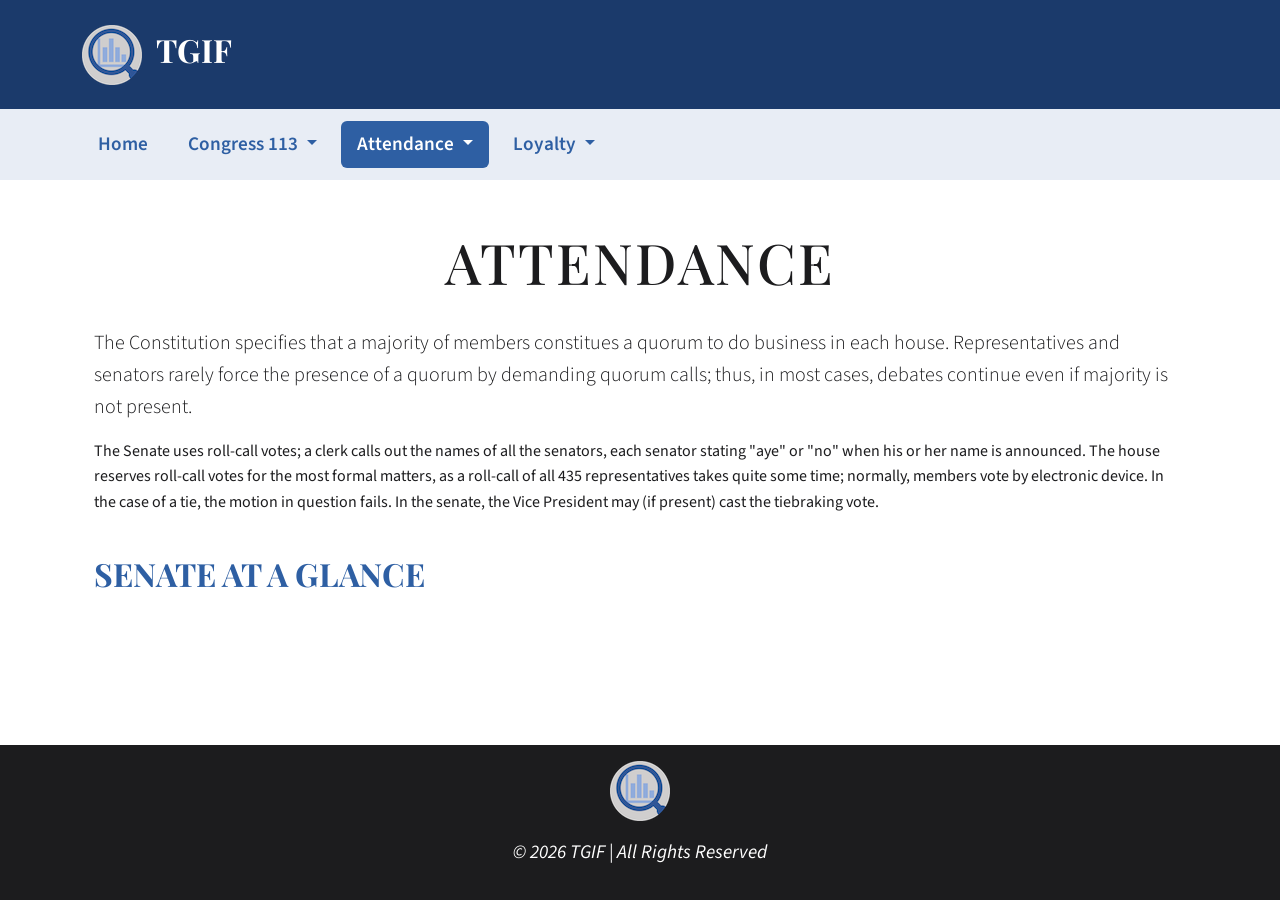
==== attendance.html @ 7768a372 "Actualizando hasta el punto 2 de la tarea 4" ====
<!DOCTYPE html>
<html lang="en">
<head>
    <meta charset="UTF-8">
    <meta name="viewport" content="width=device-width, initial-scale=1.0">
    <title>TGIF</title>
    <link rel="preconnect" href="https://fonts.googleapis.com">
    <link rel="preconnect" href="https://fonts.gstatic.com" crossorigin>
    <link href="https://fonts.googleapis.com/css2?family=Playfair+Display:ital,wght@0,400..900;1,400..900&family=Source+Sans+3:ital,wght@0,200..900;1,200..900&display=swap" rel="stylesheet">
    <link href="https://cdn.jsdelivr.net/npm/bootstrap@5.3.8/dist/css/bootstrap.min.css" rel="stylesheet">
    <link rel="stylesheet" href="styles/styles.css">
</head>
<body class="d-flex flex-column min-vh-100">
    <header>
        <div class="bg-primary py-4">
            <div class="container">
                <a href="index.html" class="navbar-brand fs-2 fw-bold text-white logo">
                    <img src="assets/logo.png" alt="Logo TGIF" width="60" class="d-inline-block align-middle me-2">
                    TGIF
                </a>
            </div>
        </div>

            <!-- Navbar -->
             <nav class="navbar bg-light">
                <div class="container">
                    <ul class="nav nav-pills nav-justified pt-1 pb-1">
                        <li class="nav-item me-2">
                            <a href="index.html" class="nav-link">Home</a>
                        </li>
                        <li class="nav-item me-2 dropdown">
                            <a href="members.html" class="nav-link dropdown-toggle text-secondary" data-bs-toggle="dropdown" role="button" aria-expanded="false">
                                Congress 113
                            </a>
                            <ul class="dropdown-menu">
                                <li><a href="members.html?chamber=house" class="dropdown-item">House</a></li>
                                <li><a href="members.html?chamber=senate" class="dropdown-item">Senate</a></li>
                            </ul>
                        </li>
                        <li class="nav-item me-2 dropdown">
                            <a href="attendance.html" class="nav-link active text-white dropdown-toggle text-secondary" data-bs-toggle="dropdown" role="button" aria-expanded="false">
                               Attendance 
                            </a>
                            <ul class="dropdown-menu">
                                <li><a href="attendance.html?chamber=house" class="dropdown-item">House</a></li>
                                <li><a href="attendance.html?chamber=senate" class="dropdown-item">Senate</a></li>
                            </ul>
                        </li>
                        <li class="nav-item me-2 dropdown">
                            <a href="loyalty.html" class="nav-link dropdown-toggle text-secondary" data-bs-toggle="dropdown" role="button" aria-expanded="false">
                               Loyalty 
                            </a>
                            <ul class="dropdown-menu">
                                <li><a href="loyalty.html?chamber=house" class="dropdown-item">House</a></li>
                                <li><a href="loyalty.html?chamber=senate" class="dropdown-item">Senate</a></li>
                            </ul>
                        </li>
                    </ul>
                </div>
             </nav>
    </header>
    <main class="flex-grow-1">
        <section class="container main-section py-5 d-flex flex-column mb-3">
           <div class="section-header container-sm">
                <h1 class="section-title pb-4">Attendance</h1>
                <p class="header-description lead">
                    The Constitution specifies that a majority of members constitues a quorum to do business in each house. Representatives and senators rarely force the presence of a quorum by demanding quorum calls; thus, in most cases, debates continue even if majority is not present.
                </p>
                <p class="header-description">
                    The Senate uses roll-call votes; a clerk calls out the names of all the senators, each senator stating "aye" or "no" when his or her name is announced. The house reserves roll-call votes for the most formal matters, as a roll-call of all 435 representatives takes quite some time; normally, members vote by electronic device. In the case of a tie, the motion in question fails. In the senate, the Vice President may (if present) cast the tiebraking vote.
                </p>
           </div>
            <div class="container-sm mt-4">
                <h2 id="chamber-title" class="text-secondary fw-bold text-uppercase"></h2>
            </div>
        </section>
    </main>
    <footer class="bg-dark text-white footer">
        <div class="text-center p-3">
            <img src="assets/logo.png" alt="Logo TGIF">
            <p class="pt-3">&copy; 2026 TGIF | All Rights Reserved</p>
        </div>
    </footer>
    <script src="https://cdn.jsdelivr.net/npm/bootstrap@5.3.8/dist/js/bootstrap.bundle.min.js"></script>
    <script type="module">

        const params = new URLSearchParams(window.location.search);
        const validChambers = ['senate', 'house'];
        const chamber = validChambers.includes(params.get('chamber')) ? params.get('chamber') : 'senate';

        document.getElementById('chamber-title').textContent = `${chamber} at a Glance`;

    </script>
</body>
</html>
---- styles/styles.css ----
/* Modificando variables de Bootstrap y variables propias */
:root {
    /* Variables de Bootstrap */
    --bs-body-bg: #FFFFFF;
    --bs-body-color: #1C1C1E;
    --bs-primary: #1B3A6B;
    --bs-primary-rgb: 27, 58, 107;
    --bs-secondary: #2E5FA3;
    --bs-secondary-rgb: 46, 95, 163;
    --bs-dark: #1C1C1E;
    --bs-dark-rgb: 28, 28, 30;
    --bs-table-striped-bg: #F4F6FA;
    --bs-table-hover-bg: #E8EDF5; 
    --bs-light: #E8EDF5;
    --bs-light-rgb: 232, 237, 245;

    /* Tipografia */
    --title-font: 'Playfair Display', serif;
    --body-font: 'Source Sans 3', sans-serif;
}

body {
    font-family: var(--body-font);
    color: #1C1C1E;
    line-height: 1.6;
}

.logo {
    font-weight: bold;
    font-family: var(--title-font);
}

.nav-item a {
    font-size: 1.2rem;
    font-weight: 600;
}

.nav-pills .nav-link { color: var(--bs-secondary); }

.nav-pills .nav-link.active {
    background-color: var(--bs-secondary);
    color: white;
}

.nav-pills .nav-link:hover {
    background-color: var(--bs-table-striped-bg);
    color: var(--bs-primary) !important;
}

h1, h2, h3 {
    font-family: var(--title-font);
}

.section-title {
    text-align: center;
    font-size: clamp(2rem, 5vw + 1rem, 3.5rem);
    font-family: var(--title-font);
    text-transform: uppercase;
    letter-spacing: 2px;
}

.name {
    text-decoration: none;
    color: var(--bs-secondary) !important;
    cursor: pointer;
    font-size: 1.2rem;
    transition: color 0.25s;
}

.name-link {
    text-decoration: none;
    color: var(--bs-secondary);
    cursor: pointer;
    font-size: 1.2rem;
    transition: color 0.25s;
}

.name-link:hover { color: #C8350B; }


.footer p {
    font-size: 1.2rem;
    font-style: italic;
}

.state-filter { border-color: 1px solid #1B3A6B; }
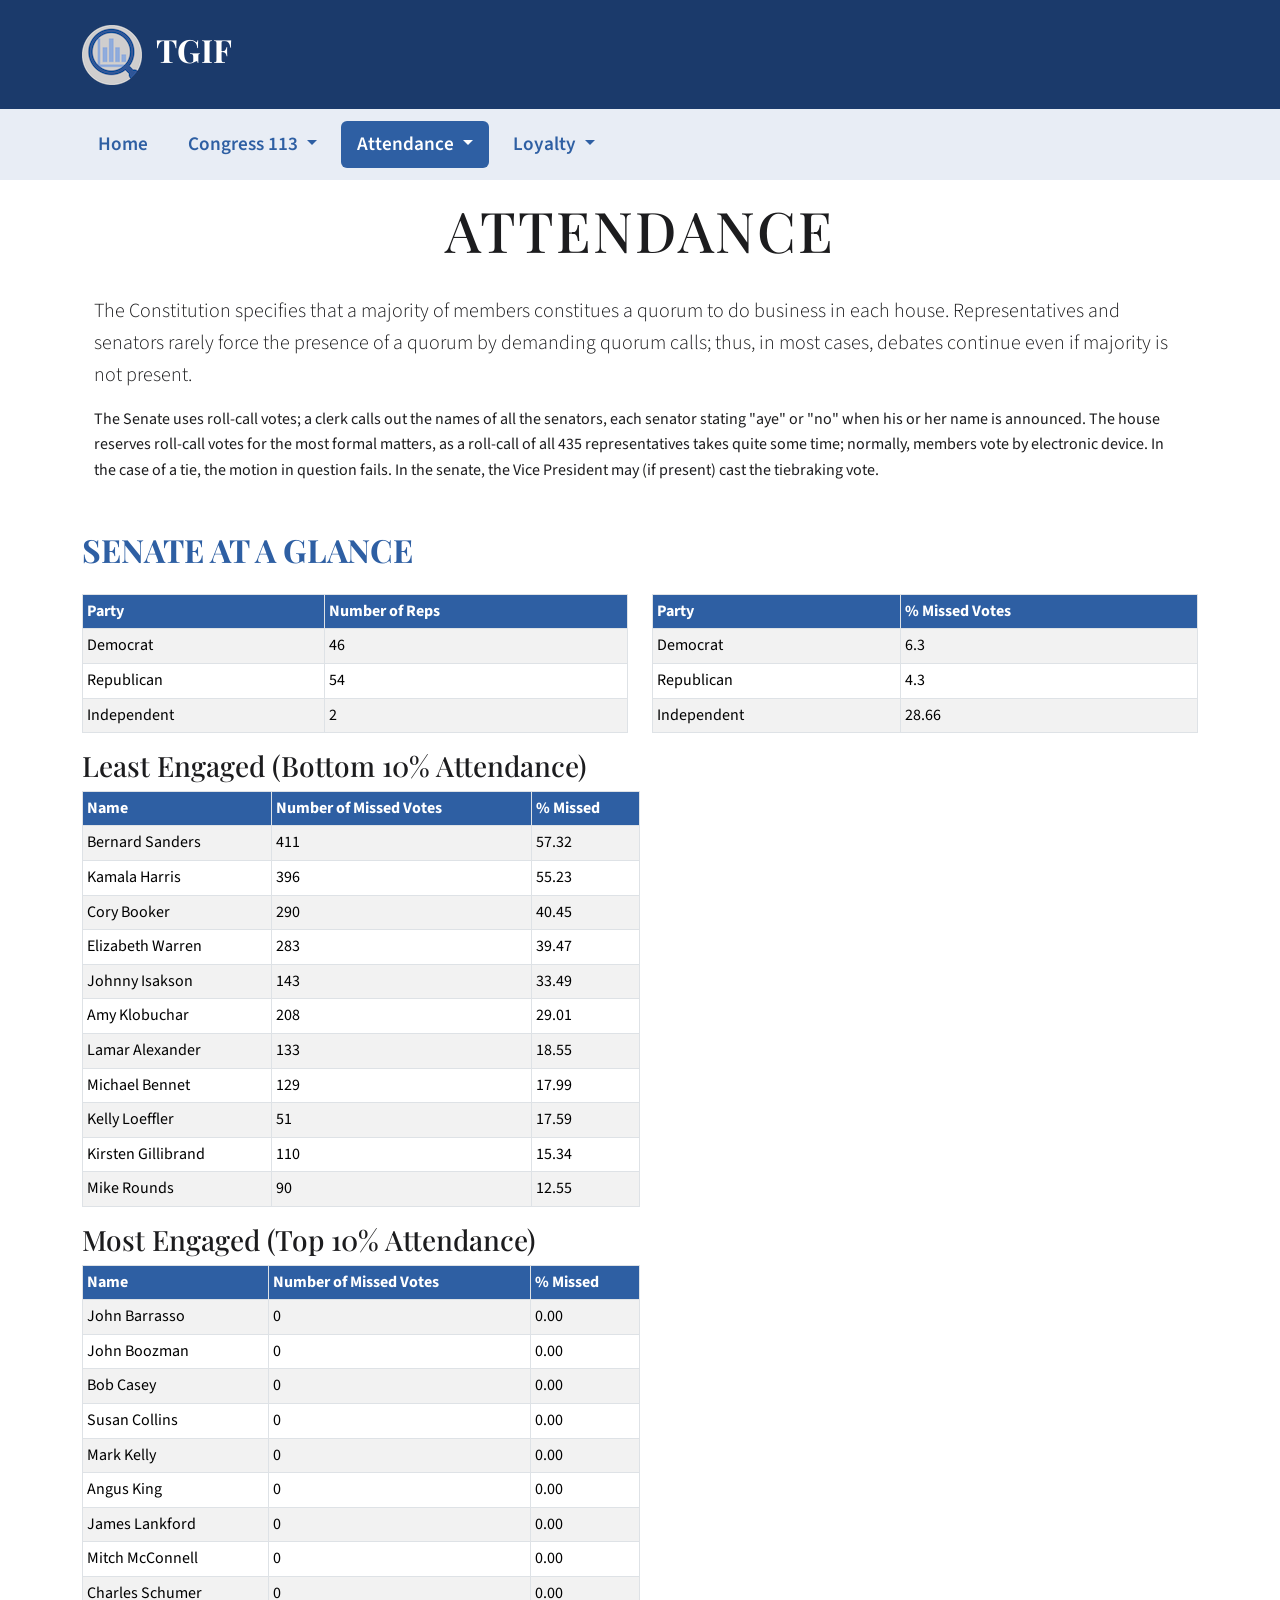
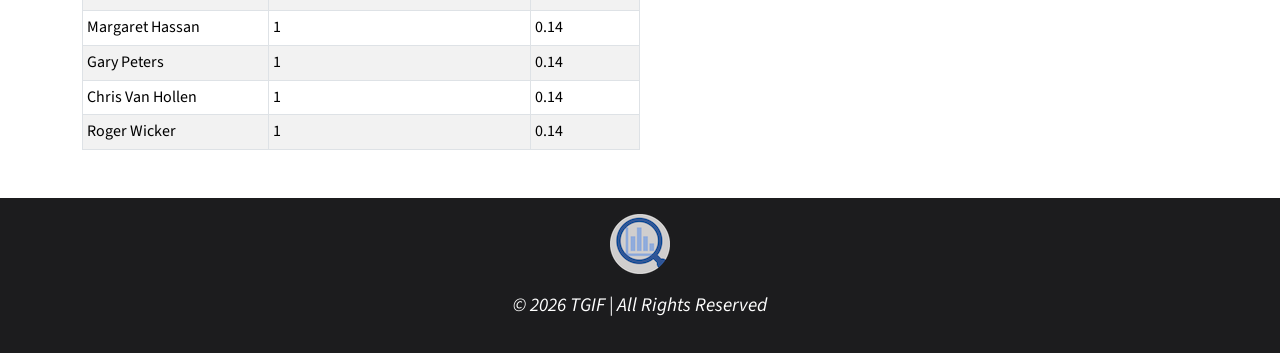
==== commit 5a722570: "Subiendo solución de todos los puntos de la tarea 4 del módulo 2" ====
--- a/attendance.html
+++ b/attendance.html
@@ -60,7 +60,7 @@
              </nav>
     </header>
     <main class="flex-grow-1">
-        <section class="container main-section py-5 d-flex flex-column mb-3">
+        <section class="container main-section py-3 d-flex flex-column mb-3">
            <div class="section-header container-sm">
                 <h1 class="section-title pb-4">Attendance</h1>
                 <p class="header-description lead">
@@ -70,8 +70,62 @@
                     The Senate uses roll-call votes; a clerk calls out the names of all the senators, each senator stating "aye" or "no" when his or her name is announced. The house reserves roll-call votes for the most formal matters, as a roll-call of all 435 representatives takes quite some time; normally, members vote by electronic device. In the case of a tie, the motion in question fails. In the senate, the Vice President may (if present) cast the tiebraking vote.
                 </p>
            </div>
-            <div class="container-sm mt-4">
-                <h2 id="chamber-title" class="text-secondary fw-bold text-uppercase"></h2>
+        </section>
+        <section class="container-sm mb-5">
+            <div class="row">
+                <h2 id="chamber-title" class="text-secondary fw-bold text-uppercase mb-4"></h2>
+                <div class="col-md-6">
+                    <table class="table table-sm table-bordered table-striped">
+                        <thead>
+                            <tr>
+                                <th class="bg-secondary text-white fw-bold">Party</th>
+                                <th class="bg-secondary text-white fw-bold">Number of Reps</th>
+                            </tr>
+                        </thead>
+                        <tbody id="party-counts-table-body">
+                        </tbody>
+                    </table>
+                </div>
+                <div class="col-md-6">
+                    <table class="table table-sm table-bordered table-striped">
+                        <thead>
+                            <tr>
+                                <th class="bg-secondary text-white fw-bold">Party</th>
+                                <th class="bg-secondary text-white fw-bold">% Missed Votes</th>
+                            </tr>
+                        </thead>
+                        <tbody id="party-missed-table-body">
+                        </tbody>
+                    </table>
+                </div>
+            </div>
+            <div class="col-md-6">
+                <h3 class="table-title">Least Engaged (Bottom 10% Attendance)</h3>
+                <table class="table table-sm table-bordered table-striped">
+                    <thead>
+                        <tr>
+                            <th class="bg-secondary text-white fw-bold">Name</th>
+                            <th class="bg-secondary text-white fw-bold">Number of Missed Votes</th>
+                            <th class="bg-secondary text-white fw-bold">% Missed</th>
+                        </tr>
+                    </thead>
+                    <tbody id="least-engaged-table-body">
+                    </tbody>
+                </table>
+            </div>
+            <div class="col-md-6">
+                <h3 class="table-title">Most Engaged (Top 10% Attendance)</h3>
+                <table class="table table-sm table-bordered table-striped">
+                    <thead>
+                        <tr>
+                            <th class="bg-secondary text-white fw-bold">Name</th>
+                            <th class="bg-secondary text-white fw-bold">Number of Missed Votes</th>
+                            <th class="bg-secondary text-white fw-bold">% Missed</th>
+                        </tr>
+                    </thead>
+                    <tbody id="most-engaged-table-body">
+                    </tbody>
+                </table>
             </div>
         </section>
     </main>
@@ -83,12 +137,29 @@
     </footer>
     <script src="https://cdn.jsdelivr.net/npm/bootstrap@5.3.8/dist/js/bootstrap.bundle.min.js"></script>
     <script type="module">
+        import { fetchJson, makeCountRows, makeMissedVoteRows, makeEngagedRows } from "./scripts/html.js";
 
         const params = new URLSearchParams(window.location.search);
         const validChambers = ['senate', 'house'];
         const chamber = validChambers.includes(params.get('chamber')) ? params.get('chamber') : 'senate';
+        const path = `./src/pro-congress-117-${chamber}.json`;
 
         document.getElementById('chamber-title').textContent = `${chamber} at a Glance`;
+
+        fetchJson(path).then((data) => {
+
+            const tbodyCounts = document.getElementById('party-counts-table-body');
+            tbodyCounts.innerHTML = makeCountRows(data.statistics.counts);
+
+            const tbodyMissed = document.getElementById('party-missed-table-body');
+            tbodyMissed.innerHTML = makeMissedVoteRows(data.statistics.missed);
+            
+            const tbodyLeastEngaged = document.getElementById('least-engaged-table-body');
+            tbodyLeastEngaged.innerHTML = makeEngagedRows(data.statistics.leastEngaged);
+
+            const tbodyMostEngaged = document.getElementById('most-engaged-table-body');
+            tbodyMostEngaged.innerHTML = makeEngagedRows(data.statistics.mostEngaged);
+        })
 
     </script>
 </body>
